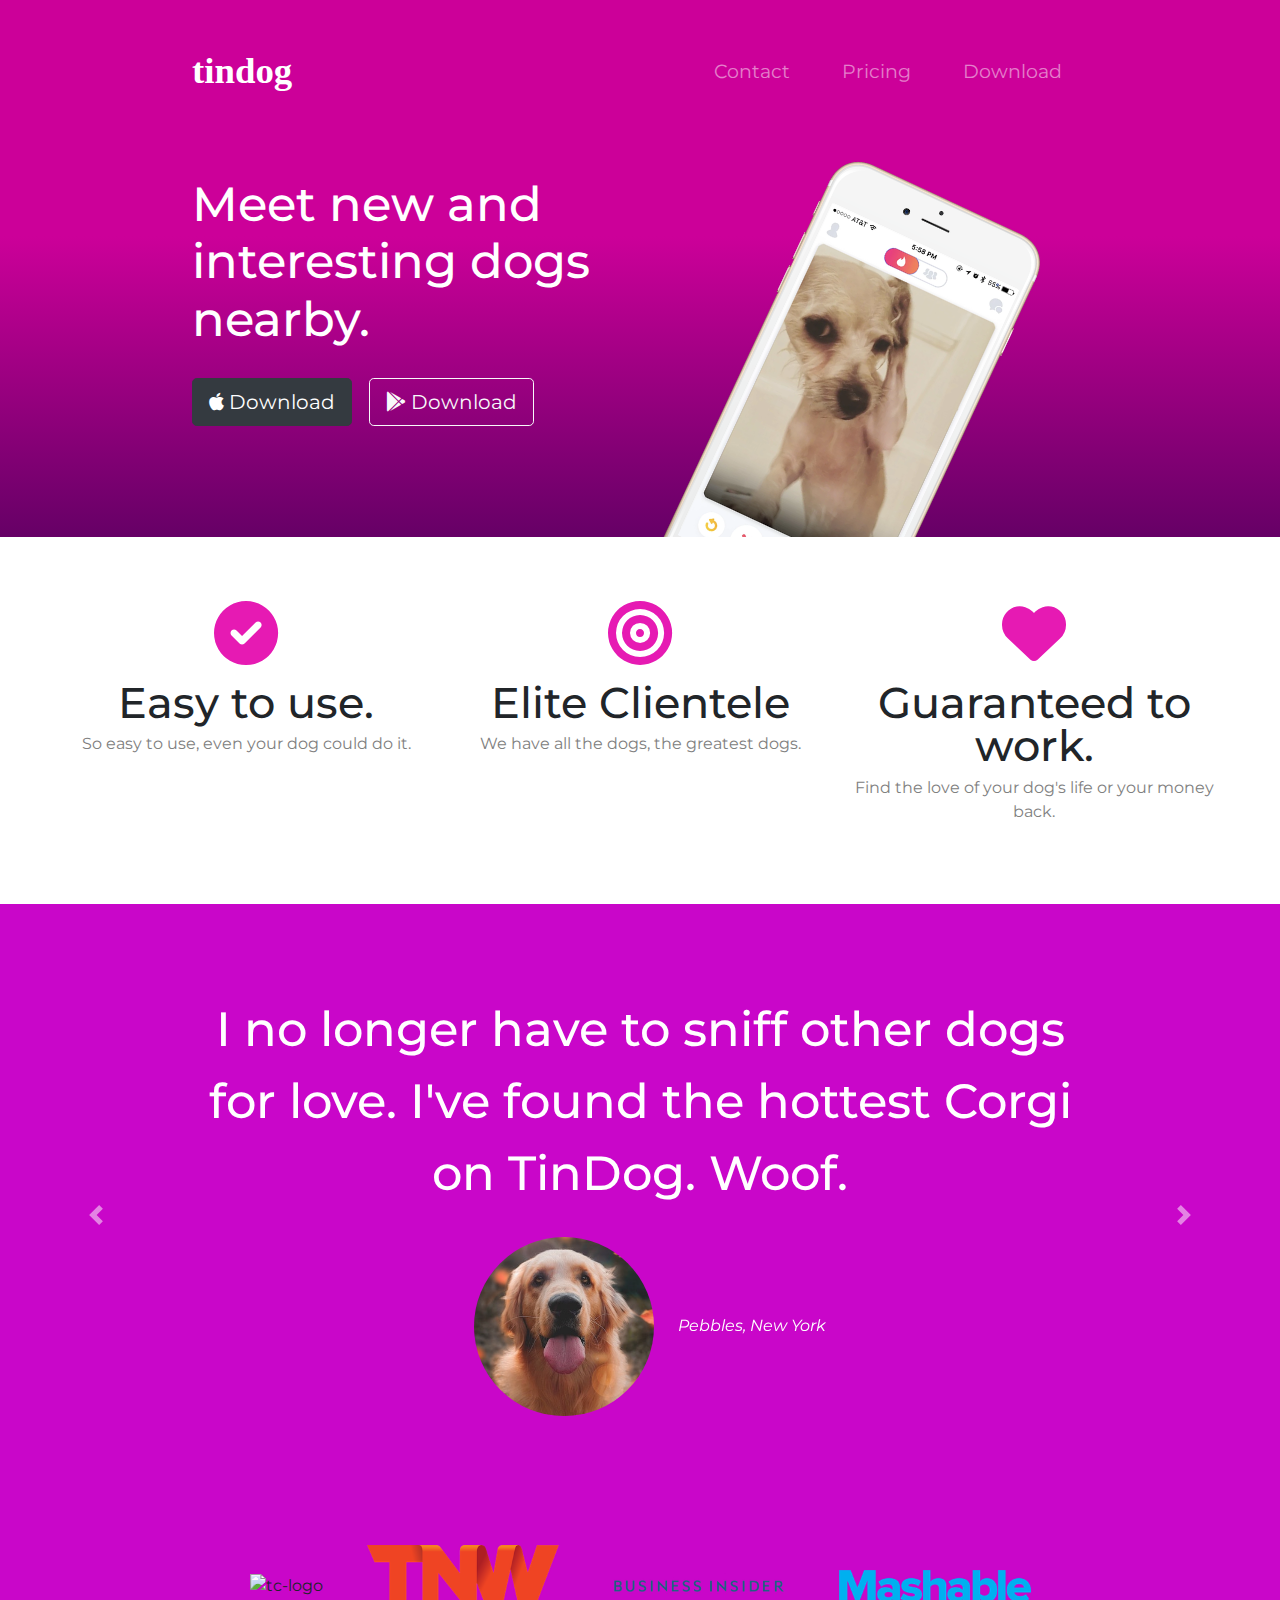
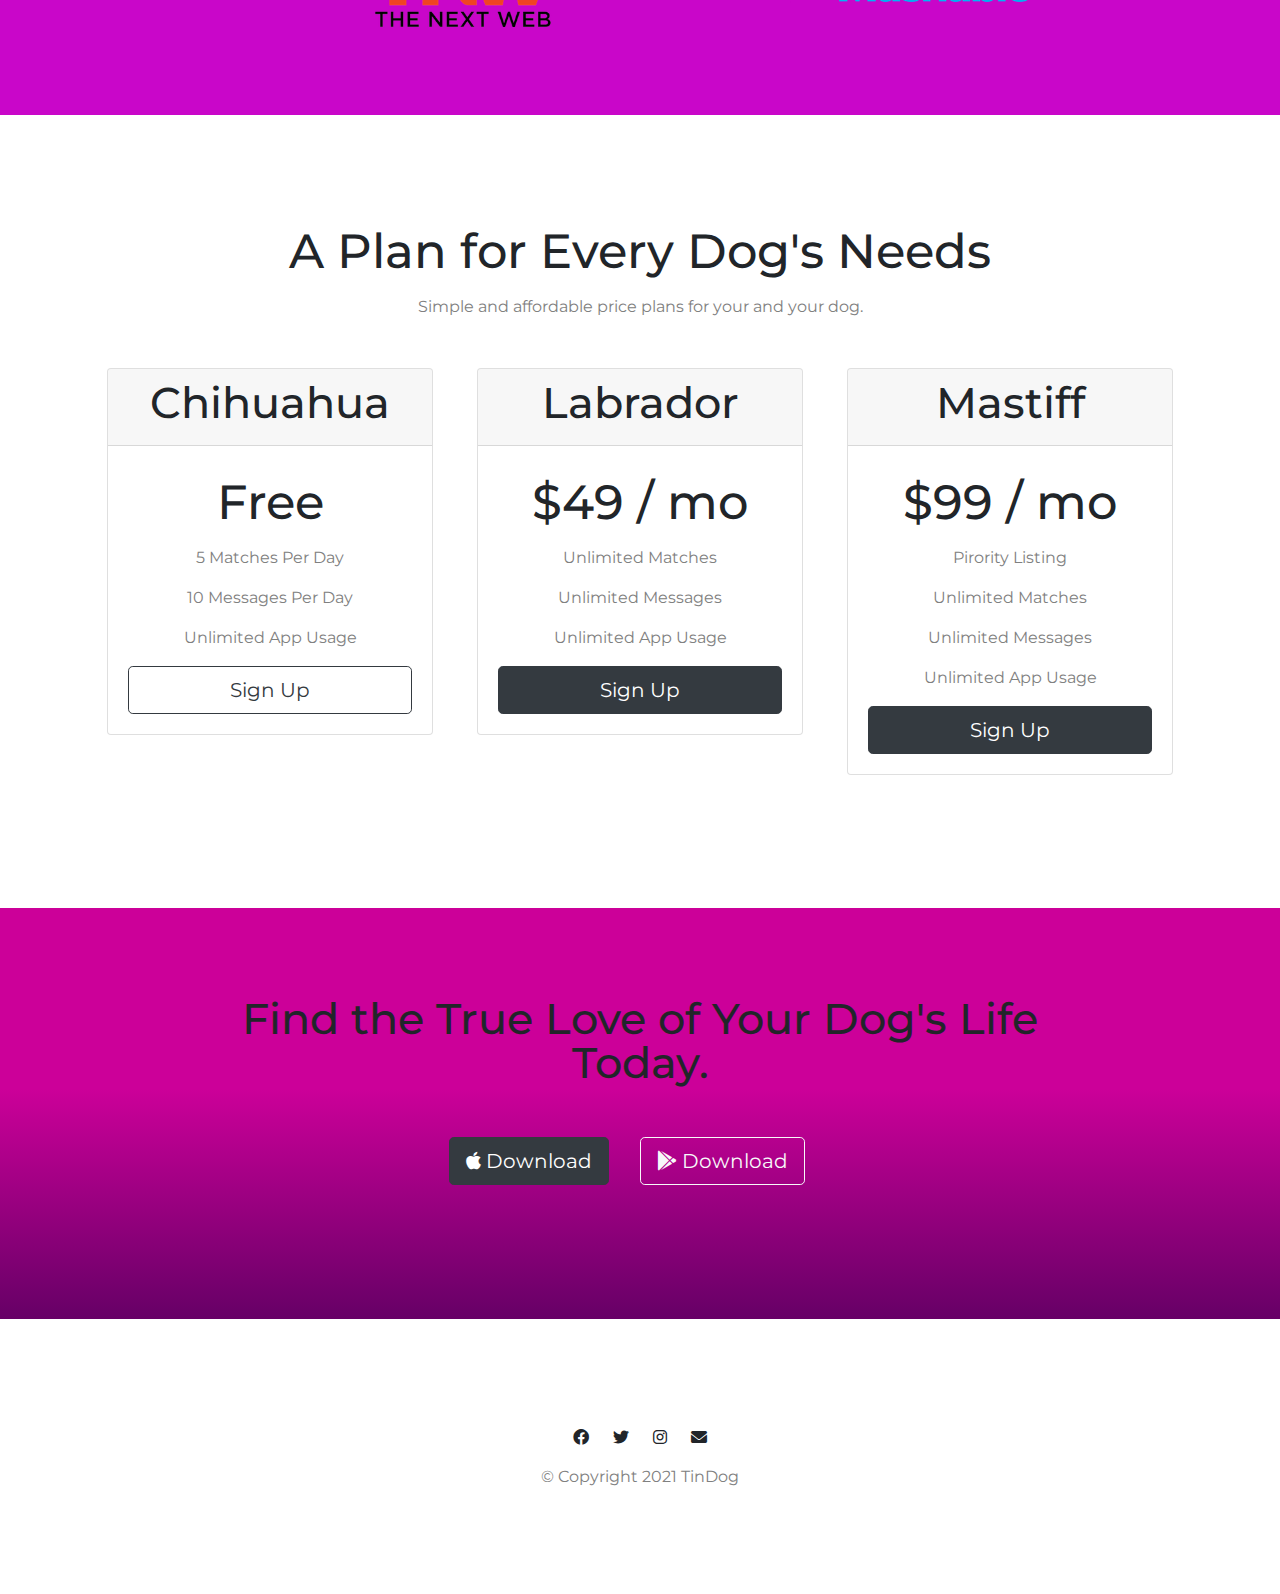
==== index.html @ d078e0c0 "Add files via upload" ====
<!DOCTYPE html>
<html>

<head>
  <meta charset="utf-8">
  <title>TinDog</title>
    <!--font awesome-->
  <link rel="stylesheet" href="https://cdnjs.cloudflare.com/ajax/libs/font-awesome/6.0.0-beta2/css/all.min.css">
 <!--google font-->
 <link href="https://fonts.googleapis.com/css2?family=Montserrat:wght@700&display=swap" rel="stylesheet">
 <link href="https://fonts.googleapis.com/css2?family=Montserrat:wght@700;900&display=swap" rel="stylesheet">
 <!--css-style sheet -->
  <link rel="stylesheet" href="bootstrap-4.6.0-dist/css/bootstrap.css">
  <link rel="stylesheet" href="css/styles.css">
  <!-- bootstap scripts-->
  <script src="https://code.jquery.com/jquery-3.2.1.slim.min.js" integrity="sha384-KJ3o2DKtIkvYIK3UENzmM7KCkRr/rE9/Qpg6aAZGJwFDMVNA/GpGFF93hXpG5KkN" crossorigin="anonymous"></script>
<script src="https://cdnjs.cloudflare.com/ajax/libs/popper.js/1.12.9/umd/popper.min.js" integrity="sha384-ApNbgh9B+Y1QKtv3Rn7W3mgPxhU9K/ScQsAP7hUibX39j7fakFPskvXusvfa0b4Q" crossorigin="anonymous"></script>
<script src="https://maxcdn.bootstrapcdn.com/bootstrap/4.0.0/js/bootstrap.min.js" integrity="sha384-JZR6Spejh4U02d8jOt6vLEHfe/JQGiRRSQQxSfFWpi1MquVdAyjUar5+76PVCmYl" crossorigin="anonymous"></script>
</head>

<body>

  <section id="title">

<div class="container-fluid">
  
    <!-- Nav Bar -->
    <nav class="navbar navbar-expand-lg navbar-dark">
      <a class="navbar-brand" herf="">tindog</a>
       <button class="navbar-toggler" type="button" data-toggle="collapse" data-target="#navbarTogglerDemo02" aria-controls="navbarTogglerDemo02" aria-expanded="false" aria-label="Toggle navigation">
     <span class="navbar-toggler-icon"></span>
   </button>
     <div class="collapse navbar-collapse" id="navbarTogglerDemo02">
        <ul class="navbar-nav ml-auto">
           <li class="nav-item">
                 <a class="nav-link" href="#footer">Contact</a>
           </li>
           <li class="nav-item">
                 <a class="nav-link" href="#pricing">Pricing</a>
          </li>
           <li class="nav-item">
                 <a class="nav-link" href="#cta">Download</a>
          </li>
      </ul>
   </div>
 </nav>




    <!-- Title -->

    <div class="row">
      <div class="col-lg-6">
        <h1>Meet new and interesting dogs nearby.</h1>
        <button  type="button" class="btn btn-dark btn-lg Download-button"> <i class="fab fa-apple"></i> Download</button>
        <button type="button"class="btn btn-outline-light btn-lg Download-button"> <i class="fab fa-google-play"></i> Download</button>
      </div>
     
        <div class="col-lg-6">
      <img class="tittle-img" src="images/iphone6.png" alt="iphone-mockup">
    </div>
  </div>
  </div>
  </section>


  <!-- Features -->

  <section id="features">

  <div class="row">
    <div class="feature-box col-lg-4">
      <i class="icon fas fa-check-circle fa-4x"></i>

    <h3>Easy to use.</h3>
    <p>So easy to use, even your dog could do it.</p>
    </div>
   
    <div class="feature-box col-lg-4">
      
    <i class="icon fas fa-bullseye fa-4x"></i>
    <h3>Elite Clientele</h3>
    <p>We have all the dogs, the greatest dogs.</p>
    </div>

    <div class="feature-box col-lg-4">
      <i class="icon fas fa-heart fa-4x"></i>
    <h3>Guaranteed to work.</h3>
    <p>Find the love of your dog's life or your money back.</p>
    </div>
    </div>

  </section>


  <!-- Testimonials -->

  <section id="testimonials">
    
    <div id="carouselExampleControls" class="carousel slide" data-ride="false">
      <div class="carousel-inner">
        <div class="carousel-item active">
          <h2>I no longer have to sniff other dogs for love. I've found the hottest Corgi on TinDog. Woof.</h2>
          <img class="testimonial-img" src="images/dog-img.jpg" alt="dog-profile">
          <em>Pebbles, New York</em>
    
        </div>

        <div class="carousel-item">
          <h2 class="testimonial-text">My dog used to be so lonely, but with TinDog's help, they've found the love of their life. I think.</h2>
          <img class="testimonial-img" src="images/lady-img.jpg" alt="lady-profile">
          <em>Beverly, Illinois</em> 
      
        </div>
     
      </div>
       <a class="carousel-control-prev" href="#carouselExampleControls" role="button" data-slide="prev">
        <span class="carousel-control-prev-icon"></span>
    
      </a>
      <a class="carousel-control-next" href="#carouselExampleControls" role="button" data-slide="next">
        <span class="carousel-control-next-icon"></span>
    
      </a>
    </div> 

  </section>


  <!-- Press -->

  <section id="press">
    <img class="press-logo" src="images/techcrunch.png" alt="tc-logo">
    <img class="press-logo" src="images/tnw.png" alt="tnw-logo">
    <img class="press-logo" src="images/bizinsider.png" alt="biz-insider-logo">
    <img class="press-logo" src="images/mashable.png" alt="mashable-logo">

  </section>


  <!-- Pricing -->

  <section id="pricing">

    <h2>A Plan for Every Dog's Needs</h2>
    <p>Simple and affordable price plans for your and your dog.</p>

    <div class="row">
      <div class=" pricing-column col-lg-4 col-md-6">
        <div class="card">
          <div class="card-header"> 
            <h3>Chihuahua</h3>
          </div>
           <div class="card-body"> 
            <h2>Free</h2>
            <p>5 Matches Per Day</p>
            <p>10 Messages Per Day</p>
            <p>Unlimited App Usage</p>   
            <button class="btn btn-lg btn-block btn-outline-dark" type="button">Sign Up</button> 
          </div>
        </div>
      </div>
    
      <div class=" pricing-column col-lg-4 col-md-6">
        <div class="card">
          <div class="card-header"> 
            <h3>Labrador</h3>
          </div>
           <div class="card-body"> 
            <h2>$49 / mo</h2>
            <p>Unlimited Matches</p>
            <p>Unlimited Messages</p>
            <p>Unlimited App Usage</p>
            <button class="btn btn-lg btn-block btn-dark" type="button">Sign Up</button> 
          </div>
        </div>
      </div>
     
      <div class=" pricing-column col-lg-4 col-md-12">
        <div class="card">
          <div class="card-header"> 
            <h3>Mastiff</h3>
          </div>
           <div class="card-body"> 
            <h2>$99 / mo</h2>
            <p>Pirority Listing</p>
            <p>Unlimited Matches</p>
            <p>Unlimited Messages</p>
            <p>Unlimited App Usage</p>
            <button class="btn btn-lg btn-block btn-dark" type="button">Sign Up</button> 
          </div>
        </div>
        </div>
      </div>
        
        </section>
       
    


  <!-- Call to Action -->

  <section id="cta">

    <h3>Find the True Love of Your Dog's Life Today.</h3>
    <button  type="button" class="btn btn-dark btn-lg Download-button"> <i class="fab fa-apple"></i> Download</button>
    <button  type="button" class="btn btn-outline-light btn-lg Download-button"> <i class="fab fa-google-play"></i> Download</button>

  </section>


  <!-- Footer -->

  <footer id="footer">
    <i class="social-icon fab fa-facebook"></i>
    <i class="social-icon fab fa-twitter"></i>
    <i class="social-icon fab fa-instagram"></i>
    <i class="social-icon fas fa-envelope"></i>
    <p>© Copyright 2021 TinDog</p>

  </footer>


</body>

</html>
---- css/styles.css ----
body{
    font-family: 'Montserrat', sans-serif;
}
h1{
    color: white;
    font-size: 3rem;
    line-height: 1.2;
    font-family: 'Montserrat', sans-serif;
    text-align:left;
}
h2{
    font-family: 'Montserrat', sans-serif;
    font-size: 3rem;
    line-height:1.5;
}
p{
    color: grey;
}

#title{
    background: linear-gradient(to bottom, #cc0099 44%, #660066 100%);

}



.container-fluid{
    padding: 3% 15% 7%;
}



/*navigation bar*/

.navbar{
    padding:0 0 4.5rem;
}
.navbar-brand{
    font-family: 'ubuntu';
    font-size: 2.3rem;
    font-weight: bold;
}
.nav-item{
    padding: 0 18px;
}

.nav-link{
    font-family: 'Montserrat', sans-serif;
    font-size: 1.2rem;
}

.Download-button{
    margin: 5% 3% 5% 0;
}

/*tittle image*/

.tittle-img{ 
    width:50%;
    transform: rotate(25deg);
    position: absolute;
    right:30%;
}
/*feature*/

#features {
    padding:7% 15%;
    text-align: center;
    padding: 5%;
    background-color: #fff;
    position: relative;
    z-index: 1;
    
}

.icon{
   color:  #e61ab3;
    margin-bottom: 1rem;
}

.icon:hover{
    color:rgb(124, 6, 148);
}

/*Testimonials*/

#testimonials{
    text-align: center;
    background:#c906c9;
    color: white;
    text-align: center;
    
}

.testimonial-img{
    width: 20%;
    border-radius: 100%;
    margin: 20px;
}


/*press*/

#press{
    background:#c906c9;
    text-align: center;
    padding-bottom: 3%;
}

.press-logo{
    width: 15%;
    margin: 20px 20px 50px;
} 


.carousel-item{
    padding:7% 15%;
}

/*pricing section*/

#pricing{
    padding: 100px;
    text-align: center;

}

.pricing-column{
padding: 3% 2%;
}

@media (max-width:978px){
    #title{
        text-align: center;
    }
    .tittle-img{
        position: static;
     transform: rotate(0);
    }
}

/*Call to Action*/

#cta{
    background: linear-gradient(to bottom, #cc0099 44%, #660066 100%);
    text-align: center;
    padding: 7%  15%;
}


h3{
font-family: 'Montserrat', sans-serif;
font-size: 2.7rem;
line-height: 1;
}


/*footer*/

#footer{
    padding: 7% 15%;
    text-align: center;
}

.social-icon {
  margin: 20px 10px;
}
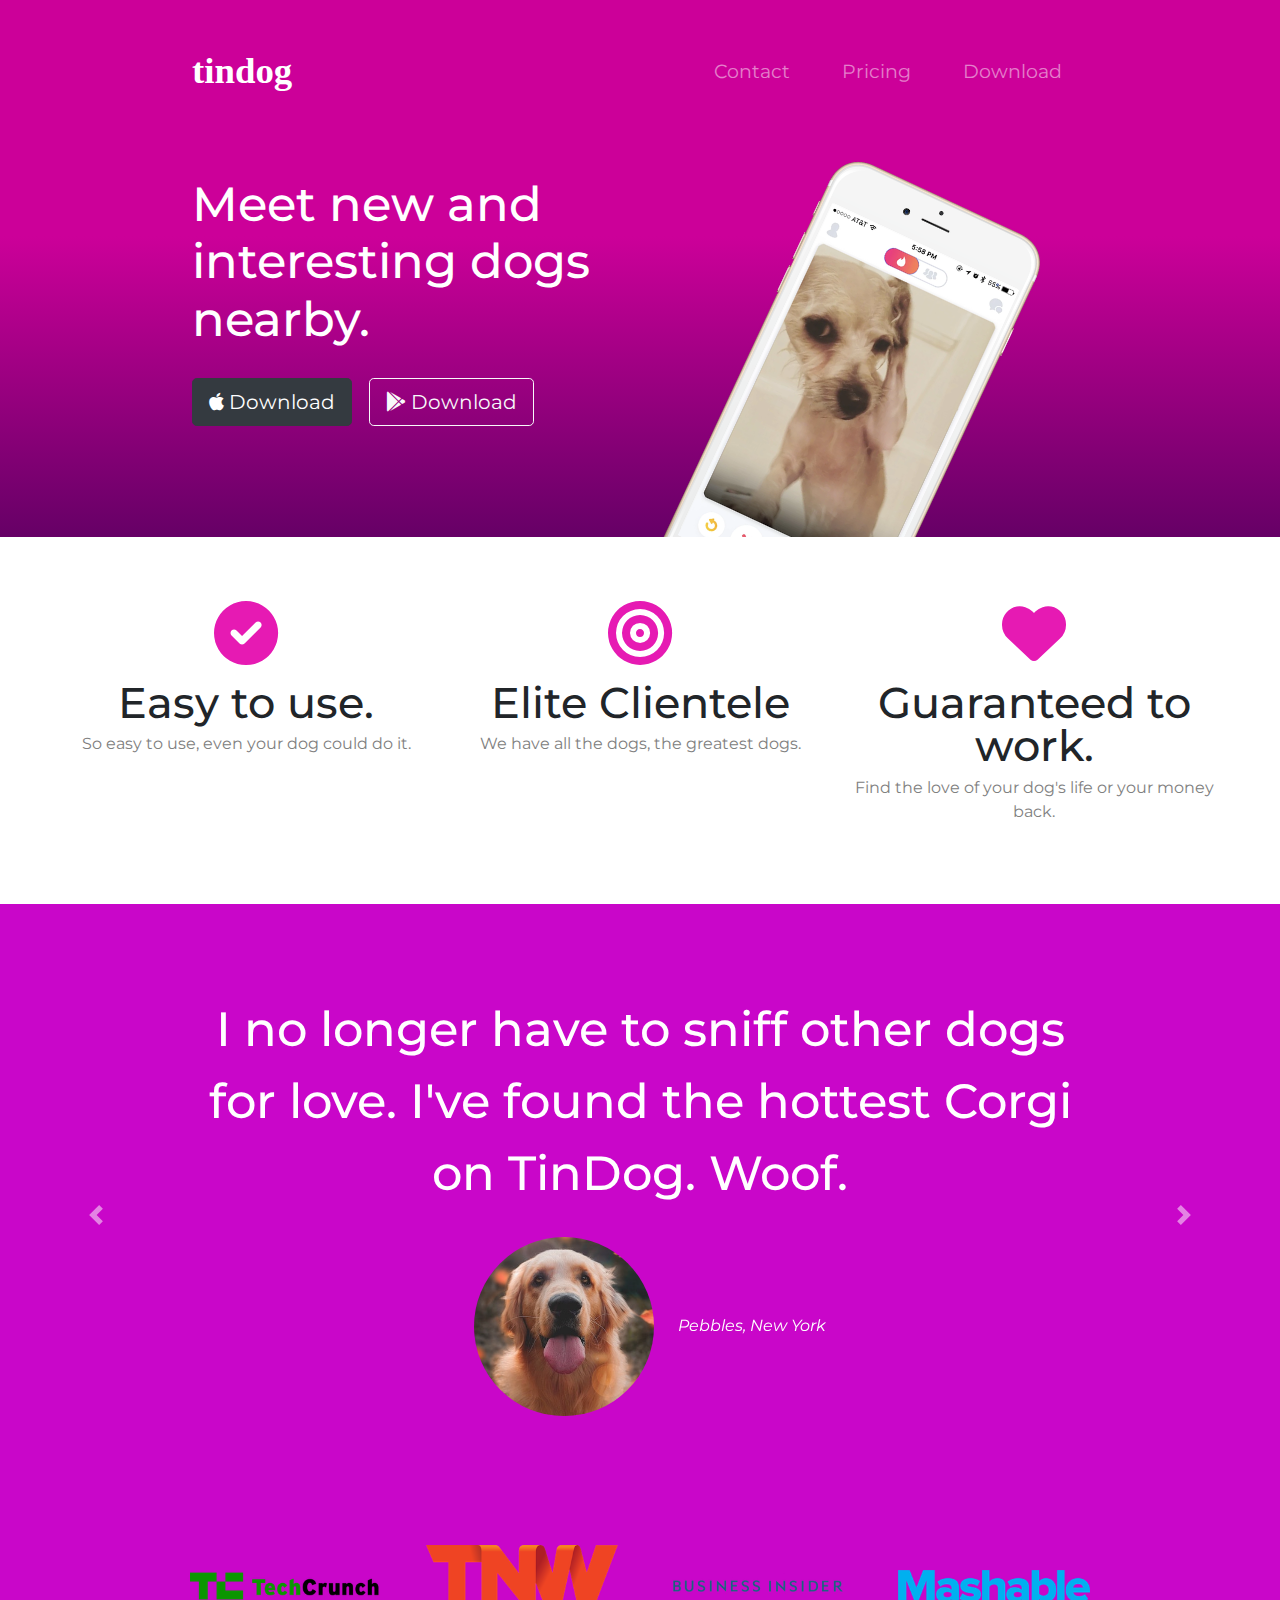
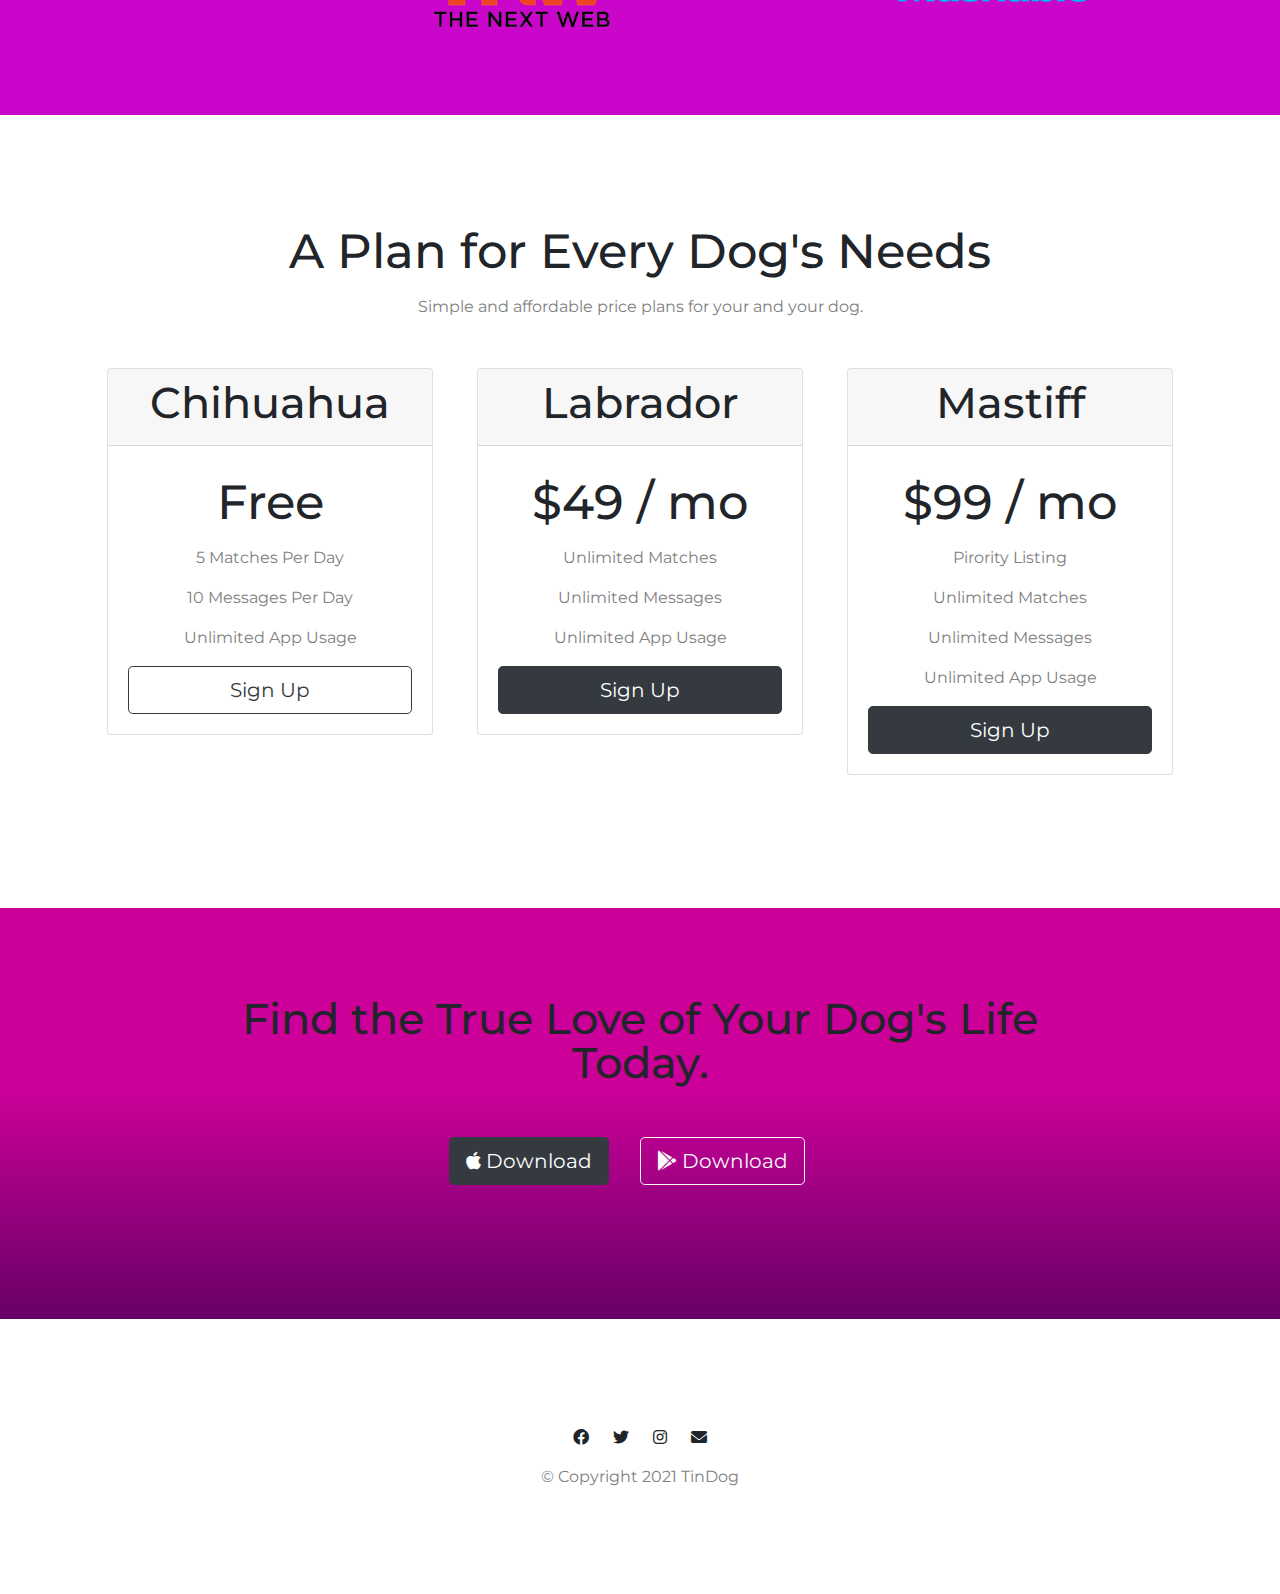
==== commit 5cfc8fe0: "Update index.html" ====
--- a/index.html
+++ b/index.html
@@ -131,7 +131,7 @@
   <!-- Press -->
 
   <section id="press">
-    <img class="press-logo" src="images/techcrunch.png" alt="tc-logo">
+    <img class="press-logo" src="images/TechCrunch.png" alt="tc-logo">
     <img class="press-logo" src="images/tnw.png" alt="tnw-logo">
     <img class="press-logo" src="images/bizinsider.png" alt="biz-insider-logo">
     <img class="press-logo" src="images/mashable.png" alt="mashable-logo">
--- a/css/styles.css
+++ b/css/styles.css
@@ -129,15 +129,7 @@
 padding: 3% 2%;
 }
 
-@media (max-width:978px){
-    #title{
-        text-align: center;
-    }
-    .tittle-img{
-        position: static;
-     transform: rotate(0);
-    }
-}
+
 
 /*Call to Action*/
 
@@ -164,4 +156,14 @@
 
 .social-icon {
   margin: 20px 10px;
-}+}
+
+@media (max-width:1028px){
+    #title{
+        text-align: center;
+    }
+    .tittle-img{
+        position: static;
+     transform: rotate(0);
+    }
+}
